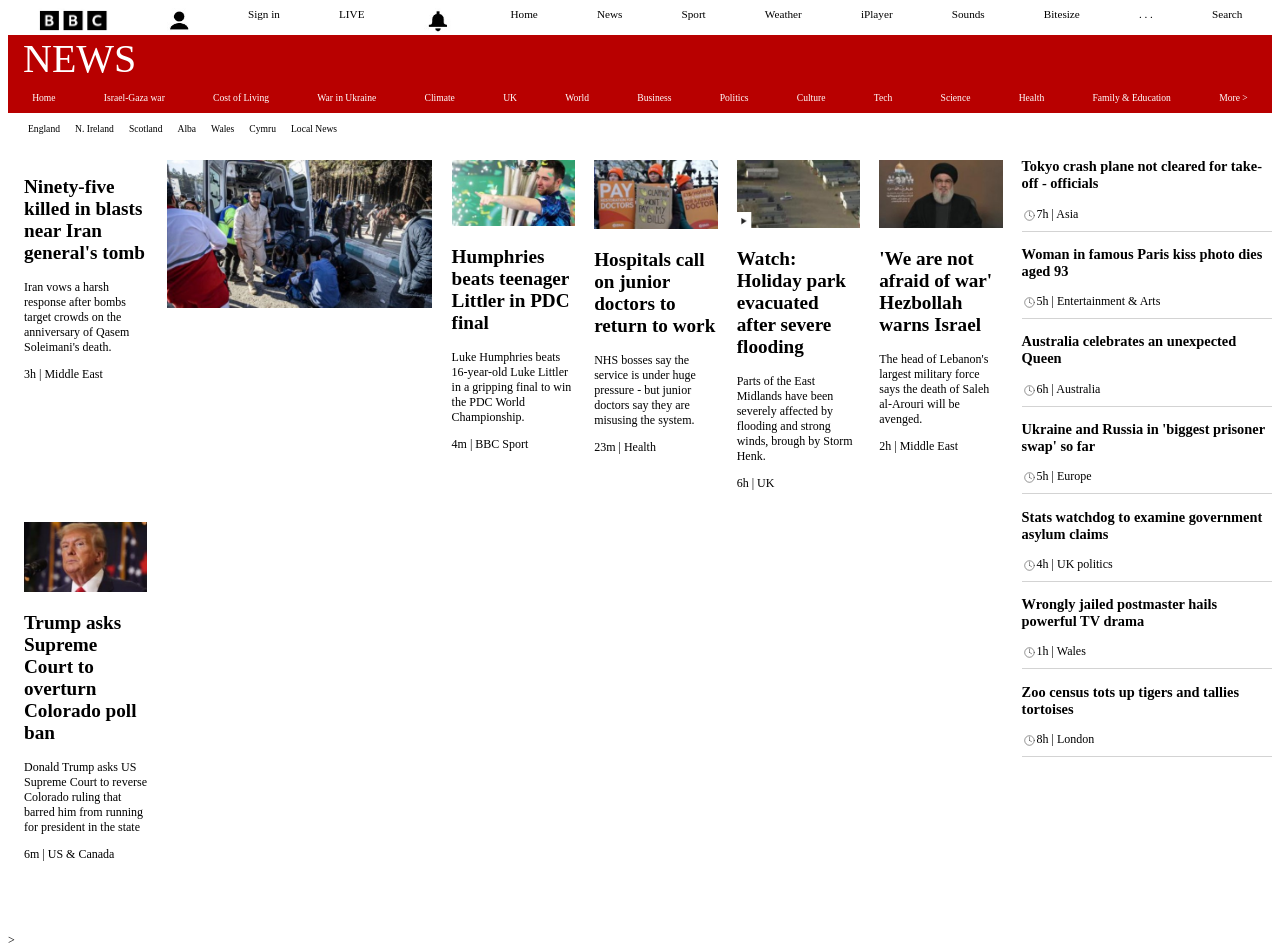
==== index.html @ 0c2fa7df "renamed file to index.html" ====
<!DOCTYPE html>
<html>
    <head>
        <title>BBC News Clone</title>
        <link rel="stylesheet" href="style.css">
    </head>

    <body>

        <div class="topmenu">
            <div><img src="./img/bbc-logo.jpg"></div>
            <div><img src="./img/signin.jpg"></div>
            <div>Sign in</div>
            <div>LIVE</div>
            <div><img src="./img/bell.jpg"></div>
            <div>Home</div>
            <div>News</div>
            <div>Sport</div>
            <div>Weather</div>
            <div>iPlayer</div>
            <div>Sounds</div>
            <div>Bitesize</div>
            <div>. . .</div>
            <div>Search</div>
        </div>

        <div class="newsbanner">
            <div>NEWS</div>
        </div>


        <div class="sitemenu">
            <div id="newsitem"><a href="#">Home</a></div>
            <div id="newsitem">Israel-Gaza war</div>
            <div id="newsitem">Cost of Living</div>
            <div id="newsitem">War in Ukraine</div>
            <div id="newsitem">Climate</div>
            <div id="newsitem">UK</div>
            <div id="newsitem">World</div>
            <div id="newsitem">Business</div>
            <div id="newsitem">Politics</div>
            <div id="newsitem">Culture</div>
            <div id="newsitem">Tech</div>
            <div id="newsitem">Science</div>
            <div id="newsitem">Health</div>
            <div id="newsitem">Family & Education</div>
            <div id="newsitem">More ></div>
        </div>

        <div class="sitemenu2">
            <div>England</div>
            <div>N. Ireland</div>
            <div>Scotland</div>
            <div>Alba</div>
            <div>Wales</div>
            <div>Cymru</div>
            <div>Local News</div>
        </div>

        <div class="container">

            <div class="content">
            <div class="magazine">
                <div>
                    <h2>Ninety-five killed in blasts near Iran general's tomb</h2>
                    <p>Iran vows a harsh response after bombs target crowds on the anniversary of Qasem Soleimani's death.</p>
                    <p>3h | Middle East</p>
                </div>
                <div class="horizontal">
                    <img src="./img/img1.jpg">
                </div>

                <div>
                    <img src="./img/img2.jpg">
                    <h2>Humphries beats teenager Littler in PDC final</h2>
                    <p>Luke Humphries beats 16-year-old Luke Littler in a gripping final to win the PDC World Championship.</p>
                    <p>4m | BBC Sport</p>
                </div>

                <div>
                    <img src="./img/img3.jpg">
                    <h2>Hospitals call on junior doctors to return to work</h2>
                    <p>NHS bosses say the service is under huge pressure - but junior doctors say they are misusing the system.</p>
                    <p>23m | Health</p>
                </div>

                <div>
                    <img src="./img/img4.jpg">
                    <h2>Watch: Holiday park evacuated after severe flooding</h2>
                    <p>Parts of the East Midlands have been severely affected by flooding and strong winds, brough by Storm Henk.</p>
                    <p>6h | UK</p>
                </div>

                <div>
                    <img src="./img/img5.jpg">
                    <h2>'We are not afraid of war' Hezbollah warns Israel</h2>
                    <p>The head of Lebanon's largest military force says the death of Saleh al-Arouri will be avenged.</p>
                    <p>2h | Middle East</p>
                </div>

                <div>
                    <img src="./img/img6.jpg">
                    <h2>Trump asks Supreme Court to overturn Colorado poll ban</h2>
                    <p>Donald Trump asks US Supreme Court to reverse Colorado ruling that barred him from running for president in the state</p>
                    <p>6m | US & Canada</p>
                </div>


            </div>
            </div>

            <div class="headlines">
                <div id="news1">
                    <h3>Tokyo crash plane not cleared for take-off - officials</h3>
                    <p><img src="./img/clock.svg">7h | Asia</p>
                </div>
                <div id="news1">
                    <h3>Woman in famous Paris kiss photo dies aged 93</h3>
                    <p><img src="./img/clock.svg">5h | Entertainment & Arts</p>
                </div>
                <div>
                    <h3>Australia celebrates an unexpected Queen</h3>
                    <p><img src="./img/clock.svg">6h | Australia</p>
                </div>
                <div>
                    <h3>Ukraine and Russia in 'biggest prisoner swap' so far</h3>
                    <p><img src="./img/clock.svg">5h | Europe</p>
                </div>
                <div>
                    <h3>Stats watchdog to examine government asylum claims</h3>
                    <p><img src="./img/clock.svg">4h | UK politics</p>
                </div>
                <div>
                    <h3>Wrongly jailed postmaster hails powerful TV drama</h3>
                    <p><img src="./img/clock.svg">1h | Wales</p>
                </div>
                <div>
                    <h3>Zoo census tots up tigers and tallies tortoises</h3>
                    <p><img src="./img/clock.svg">8h | London</p>
                </div>
            
            </div>
            

        </div>

    </body>

</html>>
---- style.css ----
html {
	width: 100%;
	height: 100%;
}

body {
    font-family: Tahoma;
    font-size: 12px;
    color: #000;
}

h2, h3 {
    font-family: Georgia;
}

h2 {
    font-size: 1.2rem;
}

h3 {
    font-size: 0.9rem;
}

.topmenu {
    display: flex;
    justify-content: space-around;
    font-size: 0.7rem;
}

.topmenu img {
    max-height: 25px;
}

.newsbanner {
    background: #b80000;
    font-size: 2.5rem;
    color: #fff;
    padding-left: 15px;
}

.sitemenu {
    background: #b80000;
    color: #fff;
    font-size: 0.6rem;
    display: flex;
    justify-content: space-around;
}

.sitemenu a {
    color: #fff;
    text-decoration: none;
}

#newsitem {
    padding-top: 10px;
    padding-bottom: 10px;
}

.sitemenu a:hover {
    text-decoration: 2px solid underline;
}

/* Hover effect on div */
/* .sitemenu:hover {
    border-color: green;
    border-bottom: 1rem solid green;
}
*/


.sitemenu2 {
    font-size: 0.6rem;
    display: flex;
    align-items: left;
    justify-content: left;
    gap: 15px;
    padding-left: 20px;
    padding-top: 10px;
    padding-bottom: 10px;
}

.container {
    display: grid;
    grid-gap: 3px;
    grid-template-columns: repeat(5, 1fr);
    grid-template-rows: auto 40px;
    grid-auto-flow: dense;
}

.content {
    grid-column: 1 / -2;
}

.content img {
    max-width: 100%;
}

.magazine {
    display: grid;
    grid-gap: 1.2rem;
    grid-template-columns: repeat(auto-fit, minmax(120px, 1fr));
    grid-auto-columns: 100px;
    grid-template-rows: 3;
    grid-auto-flow: row;
    padding: 1rem;
}

.horizontal {
    grid-column: span 2;
}

.headlines {
    grid-column: -1 / -2;
}


.headlines img {
    max-height: 15px;
    vertical-align: middle;
}

.headlines p {
    border-bottom: 0.1rem solid lightgray;
    padding-bottom: 0.5rem;
}
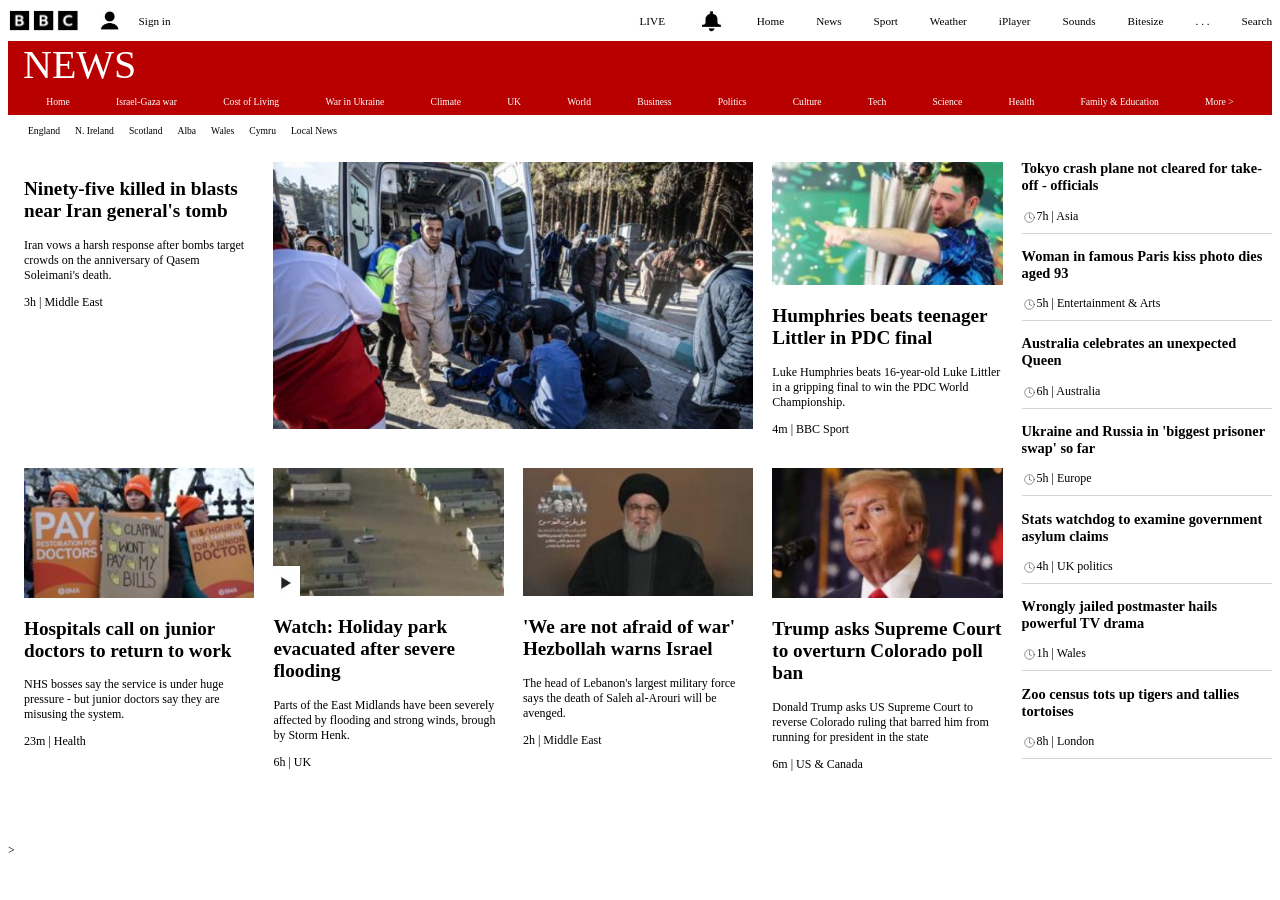
==== commit 7ecb00ed: "moved navigation menu spacing" ====
--- a/index.html
+++ b/index.html
@@ -8,20 +8,24 @@
     <body>
 
         <div class="topmenu">
-            <div><img src="./img/bbc-logo.jpg"></div>
-            <div><img src="./img/signin.jpg"></div>
-            <div>Sign in</div>
-            <div>LIVE</div>
-            <div><img src="./img/bell.jpg"></div>
-            <div>Home</div>
-            <div>News</div>
-            <div>Sport</div>
-            <div>Weather</div>
-            <div>iPlayer</div>
-            <div>Sounds</div>
-            <div>Bitesize</div>
-            <div>. . .</div>
-            <div>Search</div>
+            <div class="topmenuleft">
+                <div><img src="./img/bbc-logo.jpg"></div>
+                <div><img src="./img/signin.jpg"></div>
+                <div>Sign in</div>
+            </div>
+            <div class="topmenuright">
+                <div>LIVE</div>
+                <div><img src="./img/bell.jpg"></div>
+                <div>Home</div>
+                <div>News</div>
+                <div>Sport</div>
+                <div>Weather</div>
+                <div>iPlayer</div>
+                <div>Sounds</div>
+                <div>Bitesize</div>
+                <div>. . .</div>
+                <div>Search</div>
+            </div>
         </div>
 
         <div class="newsbanner">
@@ -30,21 +34,21 @@
 
 
         <div class="sitemenu">
-            <div id="newsitem"><a href="#">Home</a></div>
-            <div id="newsitem">Israel-Gaza war</div>
-            <div id="newsitem">Cost of Living</div>
-            <div id="newsitem">War in Ukraine</div>
-            <div id="newsitem">Climate</div>
-            <div id="newsitem">UK</div>
-            <div id="newsitem">World</div>
-            <div id="newsitem">Business</div>
-            <div id="newsitem">Politics</div>
-            <div id="newsitem">Culture</div>
-            <div id="newsitem">Tech</div>
-            <div id="newsitem">Science</div>
-            <div id="newsitem">Health</div>
-            <div id="newsitem">Family & Education</div>
-            <div id="newsitem">More ></div>
+            <div class="newsitem"><a href="#">Home</a></div>
+            <div class="newsitem">Israel-Gaza war</div>
+            <div class="newsitem">Cost of Living</div>
+            <div class="newsitem">War in Ukraine</div>
+            <div class="newsitem">Climate</div>
+            <div class="newsitem">UK</div>
+            <div class="newsitem">World</div>
+            <div class="newsitem">Business</div>
+            <div class="newsitem">Politics</div>
+            <div class="newsitem">Culture</div>
+            <div class="newsitem">Tech</div>
+            <div class="newsitem">Science</div>
+            <div class="newsitem">Health</div>
+            <div class="newsitem">Family & Education</div>
+            <div class="newsitem">More ></div>
         </div>
 
         <div class="sitemenu2">
--- a/style.css
+++ b/style.css
@@ -25,10 +25,25 @@
     display: flex;
     justify-content: space-around;
     font-size: 0.7rem;
+    padding-bottom: 0.5rem;
 }
 
 .topmenu img {
     max-height: 25px;
+    display: flex;
+}
+
+.topmenuleft {
+    display: flex;
+    gap: 1.2rem;
+    align-items: center;
+}
+
+.topmenuright {
+    display: flex;
+    margin-left: auto;
+    gap: 2rem;
+    align-items: center;
 }
 
 .newsbanner {
@@ -43,7 +58,7 @@
     color: #fff;
     font-size: 0.6rem;
     display: flex;
-    justify-content: space-around;
+    justify-content: space-evenly;
 }
 
 .sitemenu a {
@@ -51,7 +66,24 @@
     text-decoration: none;
 }
 
-#newsitem {
+.sitemenu div {
+    position: relative;
+    padding: 0.5rem;
+}
+
+/*border */
+/* .sitemenu div:not(:last-child)::after {
+    content: '';
+    position: absolute;
+    top: 50%;
+    right: 0;
+    height: 70%;
+    border-right: 1px solid #fff
+    transform: translateY(-50%);
+  }
+*/
+
+.newsitem {
     padding-top: 10px;
     padding-bottom: 10px;
 }
@@ -61,11 +93,13 @@
 }
 
 /* Hover effect on div */
-/* .sitemenu:hover {
+/* .newsitem:hover {
     border-color: green;
-    border-bottom: 1rem solid green;
+    border-bottom: 0.2rem solid #fff;
+    transition: border-bottom 0.3s ease;
 }
 */
+
 
 
 .sitemenu2 {
@@ -98,10 +132,8 @@
 .magazine {
     display: grid;
     grid-gap: 1.2rem;
-    grid-template-columns: repeat(auto-fit, minmax(120px, 1fr));
-    grid-auto-columns: 100px;
+    grid-template-columns: repeat(auto-fit, minmax(200px, 1fr));
     grid-template-rows: 3;
-    grid-auto-flow: row;
     padding: 1rem;
 }
 
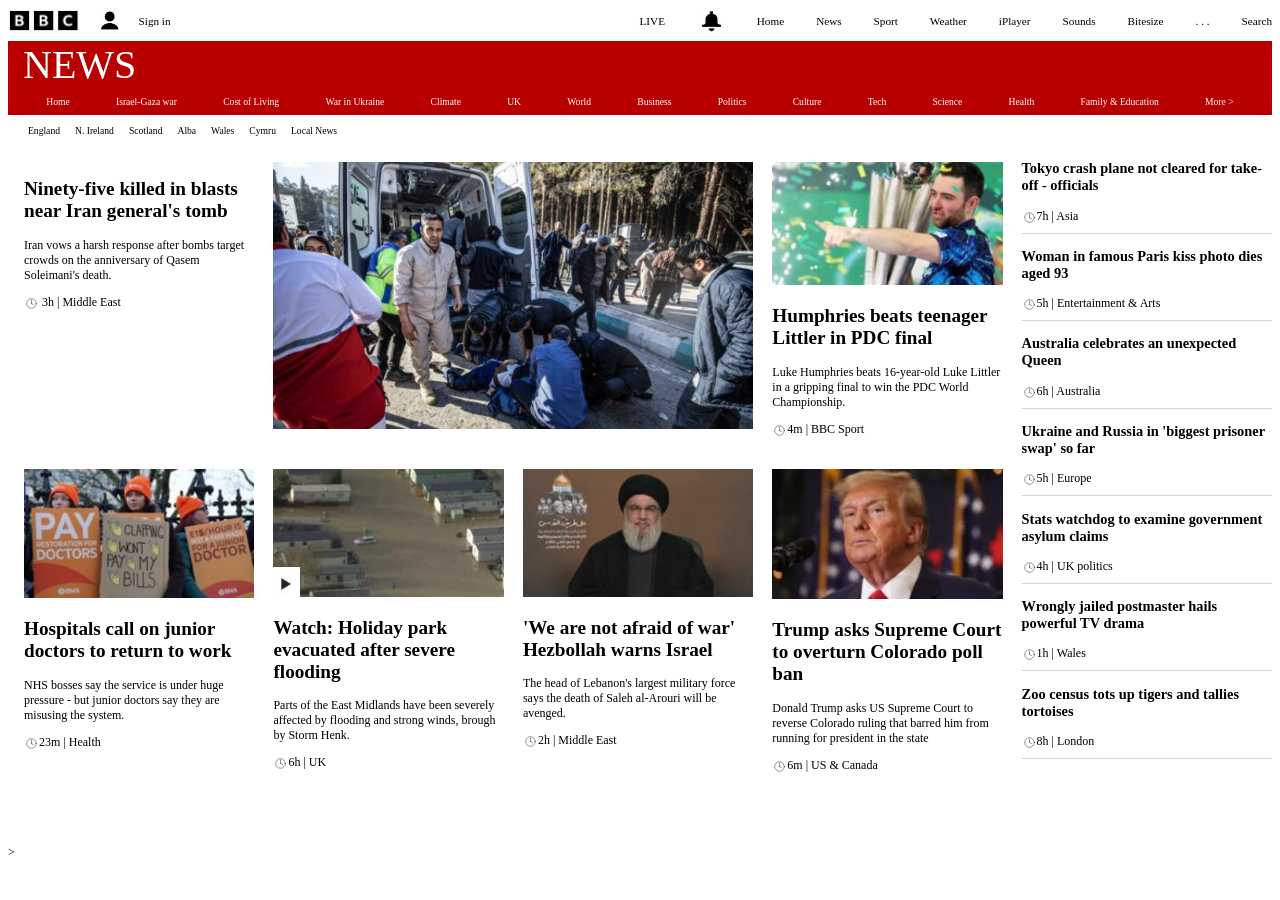
==== commit 240ff5d2: "added clock.svg to bigger news items" ====
--- a/index.html
+++ b/index.html
@@ -68,7 +68,7 @@
                 <div>
                     <h2>Ninety-five killed in blasts near Iran general's tomb</h2>
                     <p>Iran vows a harsh response after bombs target crowds on the anniversary of Qasem Soleimani's death.</p>
-                    <p>3h | Middle East</p>
+                    <p><img src="./img/clock.svg"> 3h | Middle East</p>
                 </div>
                 <div class="horizontal">
                     <img src="./img/img1.jpg">
@@ -78,35 +78,35 @@
                     <img src="./img/img2.jpg">
                     <h2>Humphries beats teenager Littler in PDC final</h2>
                     <p>Luke Humphries beats 16-year-old Luke Littler in a gripping final to win the PDC World Championship.</p>
-                    <p>4m | BBC Sport</p>
+                    <p><img src="./img/clock.svg">4m | BBC Sport</p>
                 </div>
 
                 <div>
                     <img src="./img/img3.jpg">
                     <h2>Hospitals call on junior doctors to return to work</h2>
                     <p>NHS bosses say the service is under huge pressure - but junior doctors say they are misusing the system.</p>
-                    <p>23m | Health</p>
+                    <p><img src="./img/clock.svg">23m | Health</p>
                 </div>
 
                 <div>
                     <img src="./img/img4.jpg">
                     <h2>Watch: Holiday park evacuated after severe flooding</h2>
                     <p>Parts of the East Midlands have been severely affected by flooding and strong winds, brough by Storm Henk.</p>
-                    <p>6h | UK</p>
+                    <p><img src="./img/clock.svg">6h | UK</p>
                 </div>
 
                 <div>
                     <img src="./img/img5.jpg">
                     <h2>'We are not afraid of war' Hezbollah warns Israel</h2>
                     <p>The head of Lebanon's largest military force says the death of Saleh al-Arouri will be avenged.</p>
-                    <p>2h | Middle East</p>
+                    <p><img src="./img/clock.svg">2h | Middle East</p>
                 </div>
 
                 <div>
                     <img src="./img/img6.jpg">
                     <h2>Trump asks Supreme Court to overturn Colorado poll ban</h2>
                     <p>Donald Trump asks US Supreme Court to reverse Colorado ruling that barred him from running for president in the state</p>
-                    <p>6m | US & Canada</p>
+                    <p><img src="./img/clock.svg">6m | US & Canada</p>
                 </div>
 
 
--- a/style.css
+++ b/style.css
@@ -19,6 +19,11 @@
 
 h3 {
     font-size: 0.9rem;
+}
+
+p img {
+    max-height: 15px;
+    vertical-align: middle;
 }
 
 .topmenu {
@@ -147,8 +152,7 @@
 
 
 .headlines img {
-    max-height: 15px;
-    vertical-align: middle;
+    
 }
 
 .headlines p {
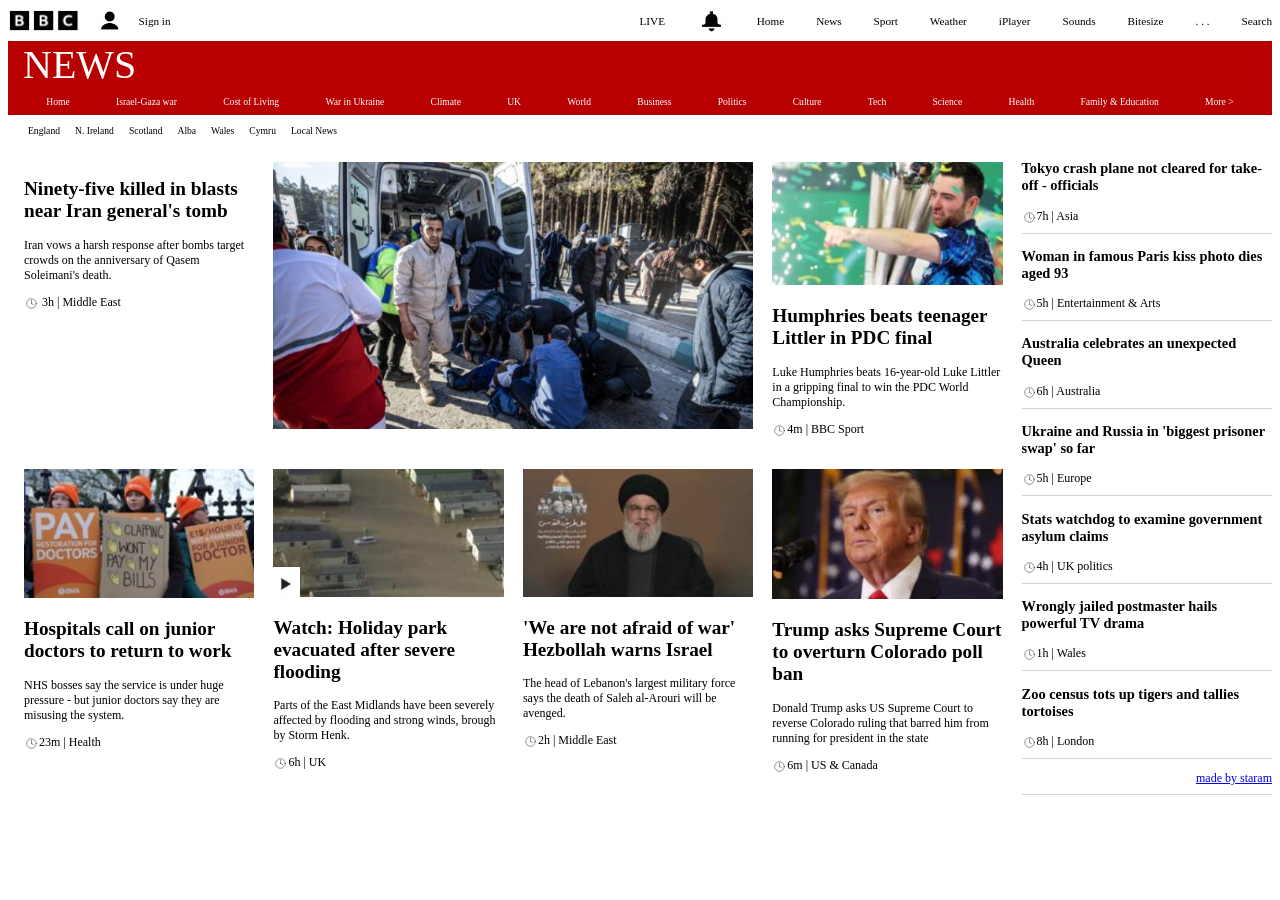
==== commit a82487ea: "original image for comparison" ====
--- a/index.html
+++ b/index.html
@@ -142,12 +142,13 @@
                     <h3>Zoo census tots up tigers and tallies tortoises</h3>
                     <p><img src="./img/clock.svg">8h | London</p>
                 </div>
-            
+                <div class="footer">
+                    <p><a href="https://github.com/staram/bbc-news-clone">made by staram</a></p>
+                </div>
             </div>
-            
-
         </div>
 
     </body>
+    
 
-</html>>+</html>
--- a/style.css
+++ b/style.css
@@ -159,3 +159,8 @@
     border-bottom: 0.1rem solid lightgray;
     padding-bottom: 0.5rem;
 }
+
+.footer {
+    text-align: right;
+    color: #000;
+}
